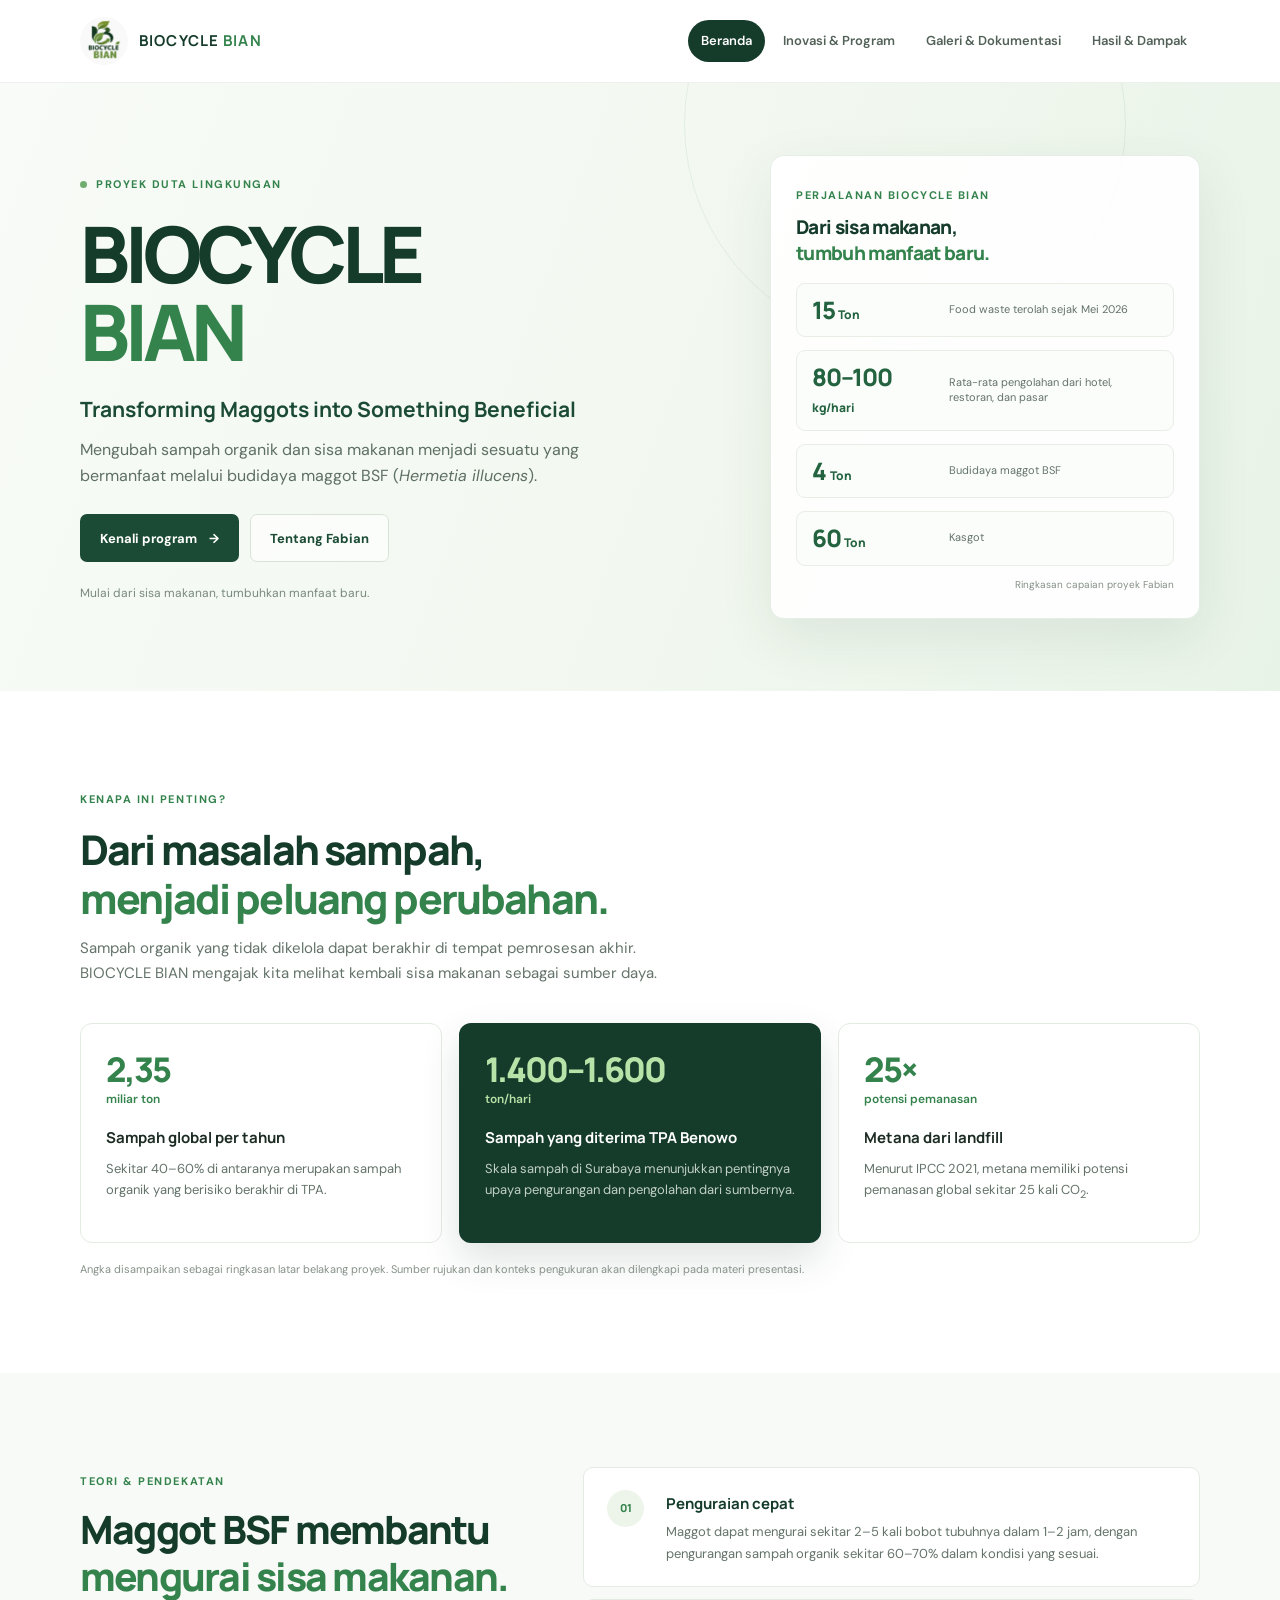
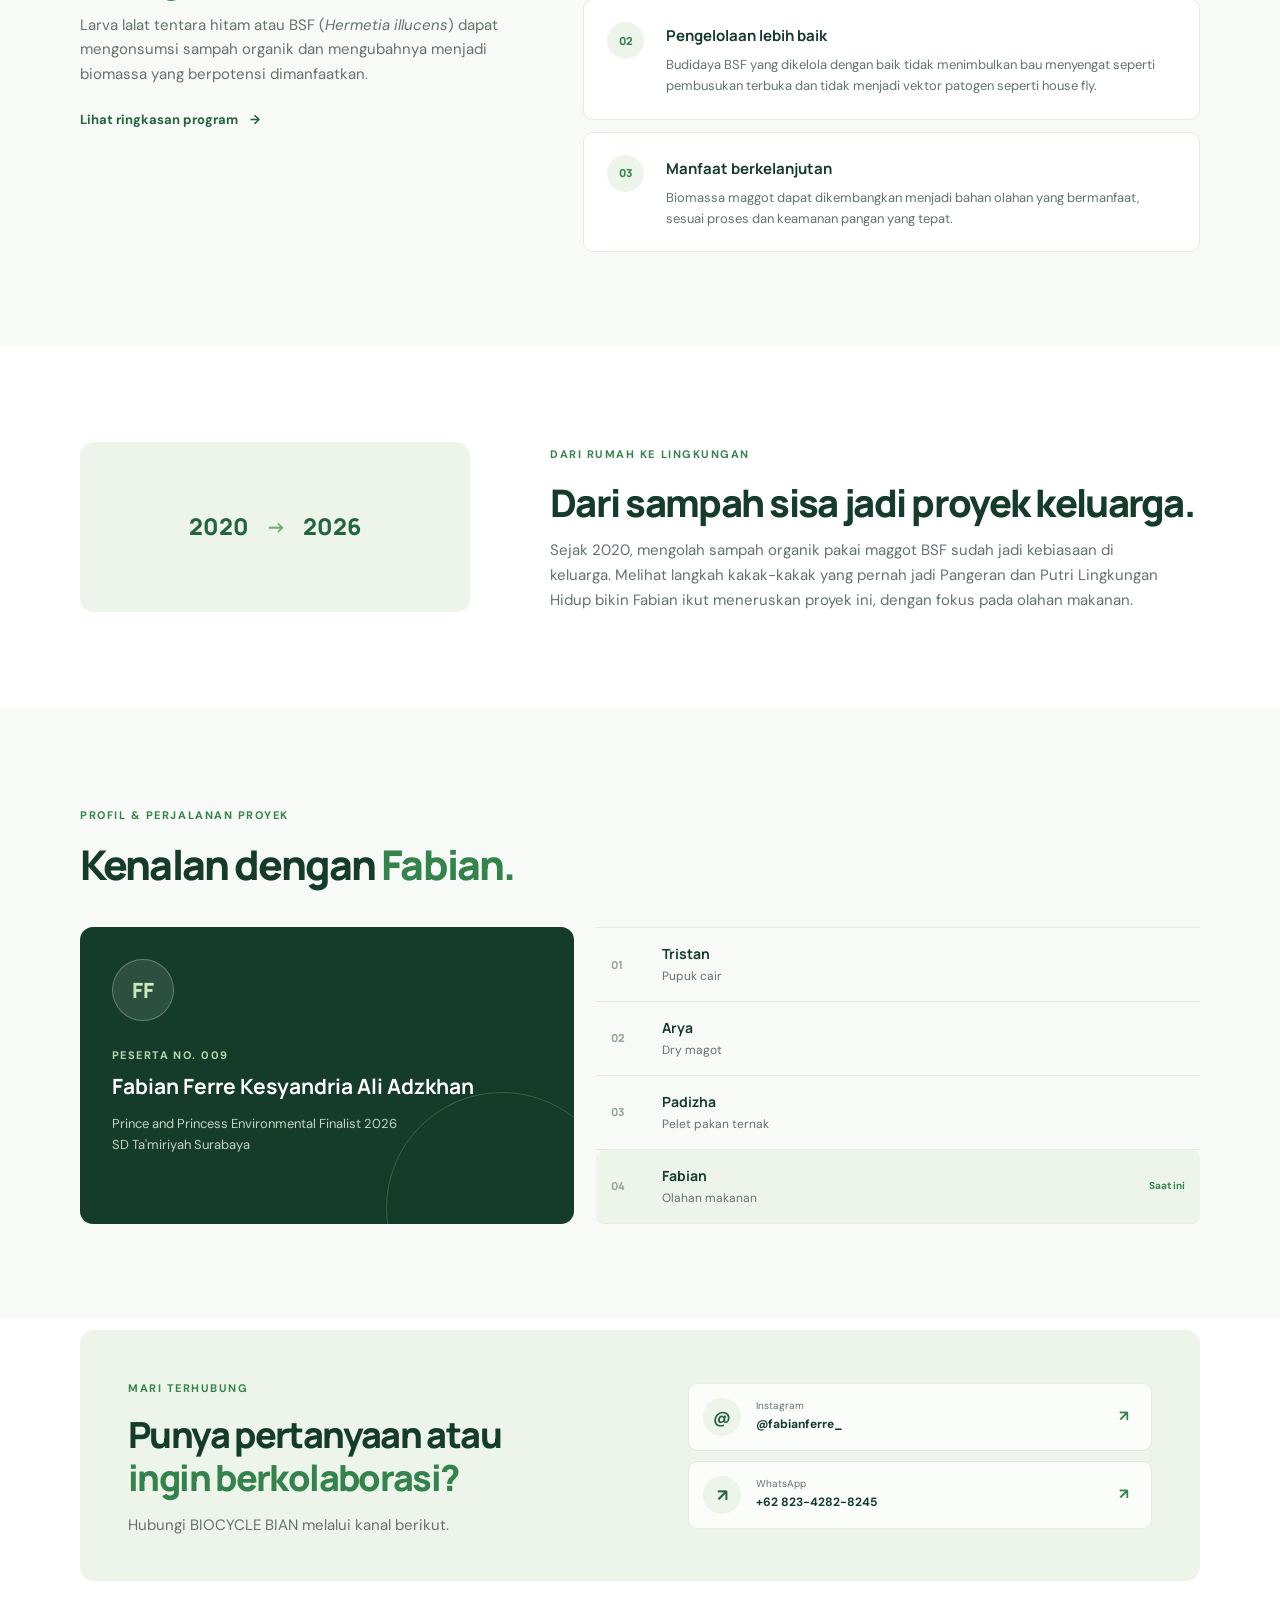
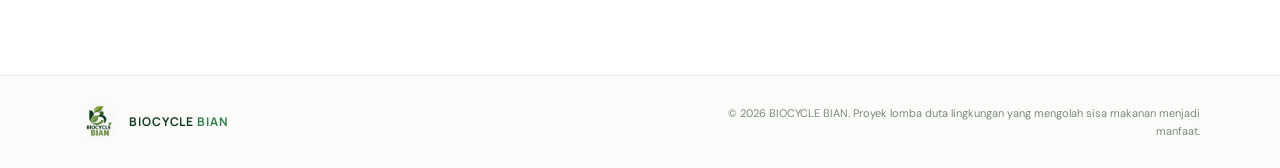
==== index.html @ 8a803dc2 "Update beranda Biocycle Bian" ====
<!doctype html>
<html lang="id">
<head>
  <meta charset="utf-8">
  <meta name="viewport" content="width=device-width, initial-scale=1">
  <meta name="theme-color" content="#f5faf5">
  <meta name="description" content="BIOCYCLE BIAN mengolah sisa makanan dengan maggot BSF menjadi sesuatu yang bermanfaat.">
  <title>BIOCYCLE BIAN | Beranda</title>
  <link rel="stylesheet" href="style.css">
</head>
<body>
  <a class="skip-link" href="#konten">Lewati ke konten</a>
  <header class="site-header">
    <div class="container nav-wrap">
      <a class="brand" href="index.html" aria-label="BIOCYCLE BIAN, beranda">
        <img src="assets/logo.jpg" alt="Logo Biocycle Bian">
        <span>BIOCYCLE <strong>BIAN</strong></span>
      </a>
      <nav class="site-nav" aria-label="Navigasi utama">
        <a class="active" href="index.html" aria-current="page">Beranda</a>
        <a href="program.html">Inovasi &amp; Program</a>
        <a href="galeri.html">Galeri &amp; Dokumentasi</a>
        <a href="dampak.html">Hasil &amp; Dampak</a>
      </nav>
    </div>
  </header>

  <main id="konten">
    <section class="hero">
      <div class="container hero-grid">
        <div class="hero-copy">
          <span class="eyebrow"><span class="eyebrow-dot"></span> Proyek Duta Lingkungan</span>
          <h1>BIOCYCLE<br><span>BIAN</span></h1>
          <p class="hero-tagline">Transforming Maggots into Something Beneficial</p>
          <p class="hero-description">Mengubah sampah organik dan sisa makanan menjadi sesuatu yang bermanfaat melalui budidaya maggot BSF (<em>Hermetia illucens</em>).</p>
          <div class="button-row">
            <a class="button button-primary" href="program.html">Kenali program <span aria-hidden="true">→</span></a>
            <a class="button button-secondary" href="#profil">Tentang Fabian</a>
          </div>
          <p class="hero-note">Mulai dari sisa makanan, tumbuhkan manfaat baru.</p>
        </div>
        <div class="hero-summary" aria-label="Ringkasan capaian proyek BIOCYCLE BIAN">
          <div class="summary-heading">
            <span class="eyebrow">Perjalanan BIOCYCLE BIAN</span>
            <h2>Dari sisa makanan,<br><span>tumbuh manfaat baru.</span></h2>
          </div>
          <article class="summary-stat">
            <strong>15 <small>Ton</small></strong>
            <span>Food waste terolah sejak Mei 2026</span>
          </article>
          <article class="summary-stat">
            <strong>80–100 <small>kg/hari</small></strong>
            <span>Rata-rata pengolahan dari hotel, restoran, dan pasar</span>
          </article>
          <article class="summary-stat">
            <strong>4 <small>Ton</small></strong>
            <span>Budidaya maggot BSF</span>
          </article>
          <article class="summary-stat">
            <strong>60 <small>Ton</small></strong>
            <span>Kasgot</span>
          </article>
          <p class="summary-source">Ringkasan capaian proyek Fabian</p>
        </div>
      </div>
    </section>

    <section class="section" id="latar-belakang">
      <div class="container">
        <div class="section-heading">
          <span class="eyebrow">Kenapa ini penting?</span>
          <h2>Dari masalah sampah,<br><span>menjadi peluang perubahan.</span></h2>
          <p>Sampah organik yang tidak dikelola dapat berakhir di tempat pemrosesan akhir. BIOCYCLE BIAN mengajak kita melihat kembali sisa makanan sebagai sumber daya.</p>
        </div>
        <div class="stat-grid">
          <article class="stat-card">
            <span class="stat-number">2,35 <small>miliar ton</small></span>
            <h3>Sampah global per tahun</h3>
            <p>Sekitar 40–60% di antaranya merupakan sampah organik yang berisiko berakhir di TPA.</p>
          </article>
          <article class="stat-card stat-card-featured">
            <span class="stat-number">1.400–1.600 <small>ton/hari</small></span>
            <h3>Sampah yang diterima TPA Benowo</h3>
            <p>Skala sampah di Surabaya menunjukkan pentingnya upaya pengurangan dan pengolahan dari sumbernya.</p>
          </article>
          <article class="stat-card">
            <span class="stat-number">25× <small>potensi pemanasan</small></span>
            <h3>Metana dari landfill</h3>
            <p>Menurut IPCC 2021, metana memiliki potensi pemanasan global sekitar 25 kali CO<sub>2</sub>.</p>
          </article>
        </div>
        <p class="source-note">Angka disampaikan sebagai ringkasan latar belakang proyek. Sumber rujukan dan konteks pengukuran akan dilengkapi pada materi presentasi.</p>
      </div>
    </section>

    <section class="section section-soft">
      <div class="container science-grid">
        <div class="science-copy">
          <span class="eyebrow">Teori &amp; pendekatan</span>
          <h2>Maggot BSF membantu<br><span>mengurai sisa makanan.</span></h2>
          <p>Larva lalat tentara hitam atau BSF (<em>Hermetia illucens</em>) dapat mengonsumsi sampah organik dan mengubahnya menjadi biomassa yang berpotensi dimanfaatkan.</p>
          <a class="text-link" href="program.html">Lihat ringkasan program <span aria-hidden="true">→</span></a>
        </div>
        <div class="science-points">
          <article class="point-card">
            <span class="point-index">01</span>
            <div><h3>Penguraian cepat</h3><p>Maggot dapat mengurai sekitar 2–5 kali bobot tubuhnya dalam 1–2 jam, dengan pengurangan sampah organik sekitar 60–70% dalam kondisi yang sesuai.</p></div>
          </article>
          <article class="point-card">
            <span class="point-index">02</span>
            <div><h3>Pengelolaan lebih baik</h3><p>Budidaya BSF yang dikelola dengan baik tidak menimbulkan bau menyengat seperti pembusukan terbuka dan tidak menjadi vektor patogen seperti house fly.</p></div>
          </article>
          <article class="point-card">
            <span class="point-index">03</span>
            <div><h3>Manfaat berkelanjutan</h3><p>Biomassa maggot dapat dikembangkan menjadi bahan olahan yang bermanfaat, sesuai proses dan keamanan pangan yang tepat.</p></div>
          </article>
        </div>
      </div>
    </section>

    <section class="section">
      <div class="container motivation-grid">
        <div class="motivation-mark" aria-hidden="true"><span>2020</span><i>→</i><span>2026</span></div>
        <div>
          <span class="eyebrow">DARI RUMAH KE LINGKUNGAN</span>
          <h2>Dari sampah sisa jadi proyek keluarga.</h2>
          <p>Sejak 2020, mengolah sampah organik pakai maggot BSF sudah jadi kebiasaan di keluarga. Melihat langkah kakak-kakak yang pernah jadi Pangeran dan Putri Lingkungan Hidup bikin Fabian ikut meneruskan proyek ini, dengan fokus pada olahan makanan.</p>
        </div>
      </div>
    </section>

    <section class="section section-soft" id="profil">
      <div class="container">
        <div class="section-heading">
          <span class="eyebrow">PROFIL &amp; PERJALANAN PROYEK</span>
          <h2>Kenalan dengan <span>Fabian.</span></h2>
        </div>
        <div class="profile-layout">
          <article class="profile-card">
            <span class="profile-initials" aria-hidden="true">FF</span>
            <p class="profile-label">Peserta No. 009</p>
            <h3>Fabian Ferre Kesyandria Ali Adzkhan</h3>
            <p>Prince and Princess Environmental Finalist 2026<br>SD Ta'miriyah Surabaya</p>
          </article>
          <div class="relay-list" aria-label="Estafet proyek keluarga">
            <article><span>01</span><div><h3>Tristan</h3><p>Pupuk cair</p></div></article>
            <article><span>02</span><div><h3>Arya</h3><p>Dry magot</p></div></article>
            <article><span>03</span><div><h3>Padizha</h3><p>Pelet pakan ternak</p></div></article>
            <article class="relay-current"><span>04</span><div><h3>Fabian</h3><p>Olahan makanan</p></div><b>Saat ini</b></article>
          </div>
        </div>
      </div>
    </section>

    <section class="section contact-section" id="kontak">
      <div class="container contact-panel">
        <div>
          <span class="eyebrow">Mari terhubung</span>
          <h2>Punya pertanyaan atau<br><span>ingin berkolaborasi?</span></h2>
          <p>Hubungi BIOCYCLE BIAN melalui kanal berikut.</p>
        </div>
        <div class="contact-links">
          <a href="https://www.instagram.com/fabianferre_?hvrq=MWo5ZW92b25sZmQxYw==" target="_blank" rel="noopener noreferrer"><span class="contact-icon" aria-hidden="true">@</span><span><small>Instagram</small><strong>@fabianferre_</strong></span><b aria-hidden="true">↗</b></a>
          <a href="https://wa.me/6282342828245" target="_blank" rel="noopener noreferrer"><span class="contact-icon" aria-hidden="true">↗</span><span><small>WhatsApp</small><strong>+62 823-4282-8245</strong></span><b aria-hidden="true">↗</b></a>
        </div>
      </div>
    </section>
  </main>

  <footer class="site-footer">
    <div class="container footer-inner">
      <a class="brand footer-brand" href="index.html"><img src="assets/logo.jpg" alt="Logo Biocycle Bian"><span>BIOCYCLE <strong>BIAN</strong></span></a>
      <p>© 2026 BIOCYCLE BIAN. Proyek lomba duta lingkungan yang mengolah sisa makanan menjadi manfaat.</p>
    </div>
  </footer>
</body>
</html>
---- style.css ----
@import url('https://fonts.googleapis.com/css2?family=DM+Sans:wght@400;500;600;700&family=Manrope:wght@400;500;600;700;800&display=swap');

:root {
  color-scheme: light;
  --green-950: #153b2a;
  --green-900: #1b4b34;
  --green-800: #24633f;
  --green-700: #34834d;
  --green-500: #70ae70;
  --green-300: #b7d9b3;
  --green-100: #edf5eb;
  --green-50: #f7faf6;
  --ink: #1c2b23;
  --muted: #64736a;
  --line: #e4ebe3;
  --white: #fff;
  --shadow: 0 18px 55px rgba(30, 67, 43, .09);
}

* { box-sizing: border-box; }
html { scroll-behavior: smooth; }
body {
  margin: 0;
  background: var(--white);
  color: var(--ink);
  font-family: 'DM Sans', 'Segoe UI', sans-serif;
  font-size: 16px;
  line-height: 1.65;
  -webkit-font-smoothing: antialiased;
}
a { color: inherit; }
img { max-width: 100%; }
.container { width: min(1120px, calc(100% - 48px)); margin-inline: auto; }
.skip-link {
  position: absolute;
  z-index: 20;
  top: 8px;
  left: 8px;
  padding: 10px 14px;
  transform: translateY(-150%);
  border-radius: 8px;
  background: var(--green-950);
  color: var(--white);
}
.skip-link:focus { transform: translateY(0); }

.site-header {
  position: relative;
  z-index: 5;
  background: rgba(255,255,255,.96);
  border-bottom: 1px solid rgba(30, 67, 43, .08);
}
.nav-wrap { min-height: 82px; display: flex; align-items: center; justify-content: space-between; gap: 28px; }
.brand { display: inline-flex; align-items: center; gap: 11px; flex: 0 0 auto; color: var(--green-950); text-decoration: none; font-family: 'Manrope', sans-serif; font-size: 15px; font-weight: 700; letter-spacing: .075em; }
.brand strong { color: var(--green-700); }
.brand img { display: block; width: 48px; height: 48px; object-fit: contain; border-radius: 50%; }
.site-nav { display: flex; align-items: center; justify-content: flex-end; gap: 5px; }
.site-nav a { padding: 10px 13px; border-radius: 999px; color: #536258; font-size: 13px; font-weight: 600; text-decoration: none; transition: background .2s ease, color .2s ease; }
.site-nav a:hover, .site-nav a:focus-visible { background: var(--green-100); color: var(--green-900); }
.site-nav a.active { background: var(--green-950); color: var(--white); }

.hero { position: relative; overflow: hidden; background: linear-gradient(110deg, #f8fbf7 0%, #f2f8f0 54%, #e8f3e7 100%); }
.hero::before { position: absolute; top: -180px; right: 12%; width: 440px; height: 440px; border: 1px solid rgba(74, 137, 79, .1); border-radius: 50%; content: ''; }
.hero-grid { position: relative; display: grid; grid-template-columns: 1.08fr .92fr; align-items: center; min-height: 570px; padding-block: 72px; }
.hero-copy { position: relative; z-index: 1; max-width: 620px; }
.eyebrow { display: inline-flex; align-items: center; gap: 9px; color: var(--green-700); font-size: 11px; font-weight: 700; letter-spacing: .14em; text-transform: uppercase; }
.eyebrow-dot, .status-badge > span { width: 7px; height: 7px; border-radius: 50%; background: var(--green-500); }
h1, h2, h3, p { margin-top: 0; }
.hero h1, .page-hero h1 { margin: 19px 0 8px; color: var(--green-950); font-family: 'Manrope', sans-serif; font-size: clamp(48px, 7vw, 78px); font-weight: 800; letter-spacing: -.065em; line-height: .99; }
.hero h1 span, .page-hero h1 span { color: var(--green-700); }
.hero-tagline { margin: 22px 0 10px; color: var(--green-900); font-family: 'Manrope', sans-serif; font-size: clamp(17px, 2vw, 21px); font-weight: 700; }
.hero-description { max-width: 520px; margin-bottom: 25px; color: #5e6f63; font-size: 16px; }
.button-row { display: flex; flex-wrap: wrap; gap: 11px; }
.button { display: inline-flex; align-items: center; justify-content: center; gap: 12px; min-height: 48px; padding: 0 19px; border: 1px solid transparent; border-radius: 7px; font-size: 13px; font-weight: 700; text-decoration: none; transition: transform .2s ease, background .2s ease; }
.button:hover { transform: translateY(-2px); }
.button-primary { background: var(--green-900); color: var(--white); }
.button-primary:hover { background: var(--green-700); }
.button-secondary { border-color: #d7e3d5; background: rgba(255,255,255,.65); color: var(--green-900); }
.hero-note { margin: 22px 0 0; color: #7a897d; font-size: 12px; }
.hero-summary { display: grid; width: min(100%, 430px); justify-self: end; gap: 13px; padding: 25px; border: 1px solid rgba(54, 114, 65, .12); border-radius: 14px; background: rgba(255,255,255,.88); box-shadow: var(--shadow); }
.summary-heading { padding: 0 0 3px; }
.summary-heading h2 { margin: 8px 0 0; color: var(--green-950); font-family: 'Manrope', sans-serif; font-size: 19px; font-weight: 800; letter-spacing: -.035em; line-height: 1.35; }
.summary-heading h2 span { color: var(--green-700); }
.summary-stat { display: grid; grid-template-columns: minmax(118px, .75fr) 1.25fr; gap: 12px; align-items: center; padding: 13px 15px; border: 1px solid #e8eee6; border-radius: 9px; background: #fbfdfb; }
.summary-stat strong { color: var(--green-800); font-family: 'Manrope', sans-serif; font-size: 24px; font-weight: 800; letter-spacing: -.05em; line-height: 1.1; }
.summary-stat strong small { font-size: 12px; letter-spacing: 0; }
.summary-stat > span { color: var(--muted); font-size: 11px; line-height: 1.45; }
.summary-source { margin: -2px 0 0; color: #859187; font-size: 10px; text-align: right; }

.section { padding-block: 94px; }
.section-soft { background: var(--green-50); }
.section-heading { max-width: 670px; margin-bottom: 38px; }
.section-heading h2, .science-copy h2, .motivation-grid h2, .contact-panel h2, .feature-band h2, .story-grid h2 { margin: 13px 0 13px; color: var(--green-950); font-family: 'Manrope', sans-serif; font-size: clamp(28px, 4vw, 41px); font-weight: 800; letter-spacing: -.045em; line-height: 1.2; }
.section-heading h2 span, .science-copy h2 span, .motivation-grid h2 span, .contact-panel h2 span, .feature-band h2 span, .story-grid h2 span { color: var(--green-700); }
.section-heading > p, .science-copy > p, .motivation-grid > div > p, .contact-panel > div > p, .feature-band p, .story-grid > div > p { max-width: 620px; margin-bottom: 0; color: var(--muted); font-size: 15px; }
.stat-grid { display: grid; grid-template-columns: repeat(3, 1fr); gap: 17px; }
.stat-card { min-height: 220px; padding: 27px 25px; border: 1px solid var(--line); border-radius: 12px; background: var(--white); }
.stat-card-featured { border-color: transparent; background: var(--green-950); color: var(--white); box-shadow: 0 16px 38px rgba(21,59,42,.14); }
.stat-number { display: block; margin-bottom: 20px; color: var(--green-700); font-family: 'Manrope', sans-serif; font-size: clamp(25px, 3vw, 34px); font-weight: 800; letter-spacing: -.06em; line-height: 1.1; }
.stat-card-featured .stat-number { color: #b8e3a8; }
.stat-number small { display: block; margin-top: 4px; font-family: 'DM Sans', sans-serif; font-size: 12px; font-weight: 600; letter-spacing: 0; }
.stat-card h3 { margin-bottom: 7px; font-family: 'Manrope', sans-serif; font-size: 15px; }
.stat-card p { margin: 0; color: var(--muted); font-size: 13px; }
.stat-card-featured p { color: #c1d0c4; }
.source-note { margin: 17px 0 0; color: #859187; font-size: 11px; }

.science-grid { display: grid; grid-template-columns: .82fr 1.18fr; gap: 75px; align-items: start; }
.science-copy { position: sticky; top: 35px; }
.science-copy h2 { font-size: clamp(29px, 3.7vw, 39px); }
.text-link { display: inline-flex; gap: 12px; align-items: center; margin-top: 22px; color: var(--green-800); font-size: 13px; font-weight: 700; text-decoration: none; }
.text-link:hover { color: var(--green-500); }
.science-points { display: grid; gap: 12px; }
.point-card { display: grid; grid-template-columns: 42px 1fr; gap: 17px; padding: 22px 23px; border: 1px solid var(--line); border-radius: 10px; background: var(--white); }
.point-index { display: grid; width: 37px; height: 37px; place-items: center; border-radius: 50%; background: var(--green-100); color: var(--green-700); font-family: 'Manrope', sans-serif; font-size: 11px; font-weight: 800; }
.point-card h3 { margin: 2px 0 5px; color: var(--green-950); font-family: 'Manrope', sans-serif; font-size: 15px; }
.point-card p { margin: 0; color: var(--muted); font-size: 13px; }

.motivation-grid { display: grid; grid-template-columns: .75fr 1.25fr; gap: 80px; align-items: center; }
.motivation-mark { display: flex; align-items: center; justify-content: center; gap: 17px; min-height: 170px; border-radius: 14px; background: var(--green-100); color: var(--green-800); font-family: 'Manrope', sans-serif; font-size: 23px; font-weight: 800; }
.motivation-mark i { color: var(--green-500); font-style: normal; font-size: 20px; }
.motivation-grid h2 { font-size: clamp(28px, 3.7vw, 38px); }

.profile-layout { display: grid; grid-template-columns: .9fr 1.1fr; gap: 22px; align-items: stretch; }
.profile-card { position: relative; overflow: hidden; padding: 32px; border-radius: 13px; background: var(--green-950); color: var(--white); }
.profile-card::after { position: absolute; right: -44px; bottom: -100px; width: 230px; height: 230px; border: 1px solid rgba(213, 242, 197, .2); border-radius: 50%; content: ''; }
.profile-initials { display: grid; width: 62px; height: 62px; margin-bottom: 25px; place-items: center; border: 1px solid rgba(255,255,255,.28); border-radius: 50%; background: rgba(255,255,255,.1); color: #c8e8b8; font-family: 'Manrope', sans-serif; font-size: 21px; font-weight: 800; }
.profile-label { margin-bottom: 8px; color: #b6d8ad; font-size: 11px; font-weight: 700; letter-spacing: .13em; text-transform: uppercase; }
.profile-card h3 { position: relative; z-index: 1; margin-bottom: 12px; font-family: 'Manrope', sans-serif; font-size: 21px; line-height: 1.35; }
.profile-card > p:last-child { position: relative; z-index: 1; margin: 0; color: #c5d3c8; font-size: 13px; }
.relay-list { display: grid; align-content: stretch; }
.relay-list article { display: grid; grid-template-columns: 38px 1fr auto; gap: 13px; align-items: center; padding: 14px 15px; border-bottom: 1px solid var(--line); }
.relay-list article:first-child { border-top: 1px solid var(--line); }
.relay-list article > span { color: #98a89a; font-family: 'Manrope', sans-serif; font-size: 11px; font-weight: 800; }
.relay-list h3 { margin: 0; color: var(--green-950); font-family: 'Manrope', sans-serif; font-size: 14px; }
.relay-list p { margin: 2px 0 0; color: var(--muted); font-size: 12px; }
.relay-list .relay-current { border-radius: 8px; background: var(--green-100); }
.relay-current > b { color: var(--green-700); font-size: 10px; }

.contact-section { padding-top: 12px; }
.contact-panel { display: grid; grid-template-columns: 1fr .9fr; gap: 45px; align-items: center; padding: 44px 48px; border-radius: 14px; background: var(--green-100); }
.contact-panel h2 { font-size: clamp(27px, 3.5vw, 36px); }
.contact-links { display: grid; gap: 10px; }
.contact-links a { display: grid; grid-template-columns: 40px 1fr 18px; gap: 13px; align-items: center; padding: 14px; border: 1px solid rgba(53, 111, 63, .12); border-radius: 9px; background: rgba(255,255,255,.76); text-decoration: none; }
.contact-icon { display: grid; width: 38px; height: 38px; place-items: center; border-radius: 50%; background: var(--green-100); color: var(--green-800); font-size: 17px; font-weight: 700; }
.contact-links small, .contact-links strong { display: block; }
.contact-links small { color: var(--muted); font-size: 10px; }
.contact-links strong { color: var(--green-950); font-size: 12px; }
.contact-links strong em { color: #859187; font-size: 10px; font-style: normal; font-weight: 500; }
.contact-links a > b { color: var(--green-700); font-size: 15px; }

.page-hero { position: relative; overflow: hidden; background: linear-gradient(115deg, #f7faf6, #edf5eb); }
.page-hero::after { position: absolute; top: -130px; right: 8%; width: 370px; height: 370px; border: 1px solid rgba(61,124,69,.15); border-radius: 50%; content: ''; }
.page-hero-content { position: relative; z-index: 1; padding-block: 83px 78px; }
.page-hero h1 { margin-top: 15px; font-size: clamp(42px, 6vw, 65px); }
.page-hero-content > p { max-width: 640px; margin: 14px 0 22px; color: var(--muted); font-size: 16px; }
.status-badge { display: inline-flex; align-items: center; gap: 9px; padding: 8px 13px; border: 1px solid #d5e6d0; border-radius: 50px; background: rgba(255,255,255,.7); color: var(--green-800); font-size: 11px; font-weight: 700; }
.status-badge > span { box-shadow: 0 0 0 4px rgba(112,174,112,.16); }
.project-profile { border-bottom: 1px solid var(--line); background: var(--white); }
.project-profile-inner { display: flex; min-height: 78px; align-items: center; justify-content: space-between; gap: 20px; }
.project-profile-inner > div { display: grid; gap: 2px; }
.project-profile .profile-label { margin: 0; color: var(--green-700); font-size: 9px; }
.project-profile-inner strong { color: var(--green-950); font-family: 'Manrope', sans-serif; font-size: 13px; }
.project-profile-inner > p { margin: 0; color: var(--muted); font-size: 11px; }
.project-profile-inner > p span { padding-inline: 5px; color: var(--green-500); }
.program-grid { display: grid; grid-template-columns: repeat(4, 1fr); gap: 14px; }
.program-card { position: relative; min-height: 245px; padding: 23px 20px; border: 1px solid var(--line); border-radius: 11px; background: var(--white); }
.program-number { color: #99ab9c; font-family: 'Manrope', sans-serif; font-size: 11px; font-weight: 800; }
.program-symbol { display: grid; width: 44px; height: 44px; margin: 20px 0 18px; place-items: center; border-radius: 12px; background: var(--green-100); color: var(--green-700); font-size: 22px; }
.program-card h3 { margin-bottom: 8px; color: var(--green-950); font-family: 'Manrope', sans-serif; font-size: 15px; }
.program-card p { margin: 0; color: var(--muted); font-size: 12px; }
.feature-band { display: grid; grid-template-columns: 68px 1fr; gap: 25px; align-items: start; padding: 36px; border: 1px solid var(--line); border-radius: 13px; background: var(--white); }
.feature-icon { display: grid; width: 58px; height: 58px; place-items: center; border-radius: 50%; background: var(--green-100); color: var(--green-700); font-size: 28px; }
.feature-band h2 { margin-top: 7px; font-size: 29px; }
.notice-box { display: flex; gap: 17px; align-items: flex-start; padding: 23px 25px; border: 1px solid #dfeade; border-radius: 10px; background: var(--green-50); }
.notice-icon { display: grid; width: 27px; height: 27px; flex: 0 0 auto; place-items: center; border-radius: 50%; background: var(--green-100); color: var(--green-800); font-family: 'Manrope', sans-serif; font-size: 13px; font-weight: 800; }
.notice-box h2 { margin: 0 0 4px; color: var(--green-950); font-family: 'Manrope', sans-serif; font-size: 15px; }
.notice-box p { margin: 0; color: var(--muted); font-size: 13px; }

.gallery-grid { display: grid; grid-template-columns: repeat(3, 1fr); gap: 18px; }
.gallery-slot { overflow: hidden; border: 1px solid var(--line); border-radius: 11px; background: var(--white); }
.gallery-placeholder { display: grid; min-height: 220px; align-content: center; justify-items: center; gap: 9px; background: linear-gradient(145deg, #eef5eb, #e1efdf); color: var(--green-700); }
.gallery-placeholder > span { font-size: 34px; }
.gallery-placeholder small { color: var(--green-800); font-size: 10px; font-weight: 700; letter-spacing: .12em; text-transform: uppercase; }
.placeholder-two { background: linear-gradient(145deg, #f3f6eb, #e6efdb); }
.placeholder-three { background: linear-gradient(145deg, #eaf3ed, #e0eee8); }
.gallery-caption { padding: 17px 19px 19px; }
.gallery-caption > span { color: var(--green-700); font-size: 9px; font-weight: 800; letter-spacing: .13em; }
.gallery-caption h3 { margin: 6px 0 4px; color: var(--green-950); font-family: 'Manrope', sans-serif; font-size: 15px; }
.gallery-caption p { margin: 0; color: var(--muted); font-size: 12px; }
.video-section { display: grid; grid-template-columns: .78fr 1.22fr; gap: 65px; align-items: start; }
.video-section .section-heading { margin: 0; }
.video-slots { display: grid; gap: 10px; }
.video-slots article { display: grid; grid-template-columns: 42px 1fr auto; gap: 14px; align-items: center; padding: 16px; border: 1px solid var(--line); border-radius: 9px; background: var(--white); }
.video-play { display: grid; width: 38px; height: 38px; place-items: center; border-radius: 50%; background: var(--green-100); color: var(--green-700); font-size: 12px; }
.video-slots article b { color: var(--green-700); font-size: 9px; letter-spacing: .1em; text-transform: uppercase; }
.video-slots h3 { margin: 2px 0; color: var(--green-950); font-family: 'Manrope', sans-serif; font-size: 13px; }
.video-slots p { margin: 0; color: var(--muted); font-size: 11px; }
.video-badge { padding: 5px 8px; border-radius: 30px; background: var(--green-100); color: var(--green-700); font-size: 9px; font-weight: 700; }

.impact-grid { display: grid; grid-template-columns: repeat(3, 1fr); gap: 16px; }
.impact-card { padding: 24px; border: 1px solid var(--line); border-radius: 11px; background: var(--white); }
.impact-icon { display: grid; width: 42px; height: 42px; margin-bottom: 22px; place-items: center; border-radius: 11px; background: var(--green-100); color: var(--green-700); font-size: 20px; }
.impact-value { margin-bottom: 6px; color: var(--green-700); font-family: 'Manrope', sans-serif; font-size: 19px; font-weight: 800; letter-spacing: -.03em; }
.impact-card h3 { margin-bottom: 4px; color: var(--green-950); font-family: 'Manrope', sans-serif; font-size: 14px; }
.impact-card > p:last-child { margin: 0; color: var(--muted); font-size: 12px; }
.story-grid { display: grid; grid-template-columns: .9fr 1.1fr; gap: 65px; align-items: center; }
.story-placeholder { position: relative; padding: 34px; border: 1px solid #dfeade; border-radius: 12px; background: var(--white); }
.story-quote { display: block; height: 37px; color: var(--green-500); font-family: Georgia, serif; font-size: 62px; line-height: 1; }
.story-placeholder p { margin: 7px 0 20px; color: var(--green-900); font-family: 'Manrope', sans-serif; font-size: 17px; font-weight: 600; line-height: 1.55; }
.story-source { color: #829287; font-size: 9px; font-weight: 800; letter-spacing: .12em; }
.section-target { padding-top: 0; }

.site-footer { border-top: 1px solid var(--line); background: #fbfcfa; }
.footer-inner { display: flex; min-height: 92px; align-items: center; justify-content: space-between; gap: 25px; }
.footer-brand { font-size: 12px; }
.footer-brand img { width: 38px; height: 38px; }
.footer-inner > p { max-width: 490px; margin: 0; color: #7b897f; font-size: 11px; text-align: right; }

@media (max-width: 900px) {
  .nav-wrap { align-items: flex-start; flex-direction: column; justify-content: center; gap: 10px; padding-block: 14px; }
  .brand img { width: 42px; height: 42px; }
  .site-nav { width: 100%; justify-content: flex-start; overflow-x: auto; padding-bottom: 2px; }
  .site-nav a { flex: 0 0 auto; padding: 8px 11px; font-size: 12px; }
  .hero-grid { min-height: 500px; }
  .hero-summary { width: min(100%, 390px); }
  .science-grid { gap: 38px; }
  .program-grid { grid-template-columns: repeat(2, 1fr); }
  .impact-grid { grid-template-columns: repeat(2, 1fr); }
}
@media (max-width: 680px) {
  body { font-size: 15px; }
  .container { width: min(100% - 36px, 520px); }
  .nav-wrap { gap: 8px; }
  .brand { font-size: 13px; }
  .site-nav { margin-inline: -2px; width: calc(100% + 4px); overflow: visible; flex-wrap: wrap; }
  .site-nav a { padding: 7px 10px; font-size: 11px; }
  .hero-grid { grid-template-columns: 1fr; min-height: auto; padding-block: 64px 32px; }
  .hero h1 { font-size: clamp(52px, 16vw, 74px); }
  .hero-description { max-width: 460px; font-size: 14px; }
  .hero-summary { width: 100%; justify-self: stretch; margin-top: 17px; padding: 20px; }
  .summary-stat { grid-template-columns: minmax(108px, .72fr) 1.28fr; padding: 12px; }
  .summary-stat strong { font-size: 22px; }
  .section { padding-block: 66px; }
  .section-heading { margin-bottom: 27px; }
  .section-heading h2, .science-copy h2, .motivation-grid h2, .contact-panel h2, .story-grid h2 { font-size: 29px; }
  .stat-grid, .profile-layout, .contact-panel, .science-grid, .motivation-grid, .video-section, .story-grid { grid-template-columns: 1fr; }
  .stat-grid, .impact-grid { gap: 11px; }
  .stat-card { min-height: auto; padding: 22px; }
  .stat-number { margin-bottom: 13px; font-size: 29px; }
  .science-copy { position: static; }
  .science-grid, .motivation-grid, .video-section, .story-grid { gap: 28px; }
  .point-card { padding: 18px; }
  .motivation-mark { min-height: 125px; }
  .profile-card { padding: 26px; }
  .relay-list article { grid-template-columns: 28px 1fr auto; gap: 9px; padding: 12px 9px; }
  .relay-current > b { max-width: 82px; text-align: right; }
  .contact-section { padding-top: 0; }
  .contact-panel { gap: 23px; padding: 25px 20px; }
  .page-hero-content { padding-block: 60px; }
  .page-hero h1 { font-size: clamp(40px, 11vw, 57px); }
  .page-hero-content > p { font-size: 14px; }
  .project-profile-inner { align-items: flex-start; flex-direction: column; justify-content: center; gap: 4px; padding-block: 15px; }
  .project-profile-inner > p { font-size: 10px; }
  .status-badge { align-items: flex-start; border-radius: 10px; font-size: 10px; line-height: 1.5; }
  .status-badge > span { flex: 0 0 auto; margin-top: 4px; }
  .program-grid, .gallery-grid, .impact-grid { grid-template-columns: 1fr; }
  .program-card { min-height: auto; padding: 20px; }
  .program-symbol { margin: 14px 0; }
  .gallery-placeholder { min-height: 180px; }
  .feature-band { grid-template-columns: 1fr; gap: 17px; padding: 24px; }
  .feature-band h2 { font-size: 26px; }
  .video-slots article { grid-template-columns: 38px 1fr; gap: 11px; }
  .video-badge { grid-column: 2; justify-self: start; }
  .impact-card { padding: 21px; }
  .impact-icon { margin-bottom: 14px; }
  .story-placeholder { padding: 25px; }
  .footer-inner { min-height: auto; align-items: flex-start; flex-direction: column; gap: 10px; padding-block: 23px; }
  .footer-inner > p { max-width: 360px; text-align: left; }
}
@media (prefers-reduced-motion: reduce) {
  *, *::before, *::after { scroll-behavior: auto !important; transition-duration: .01ms !important; }
}
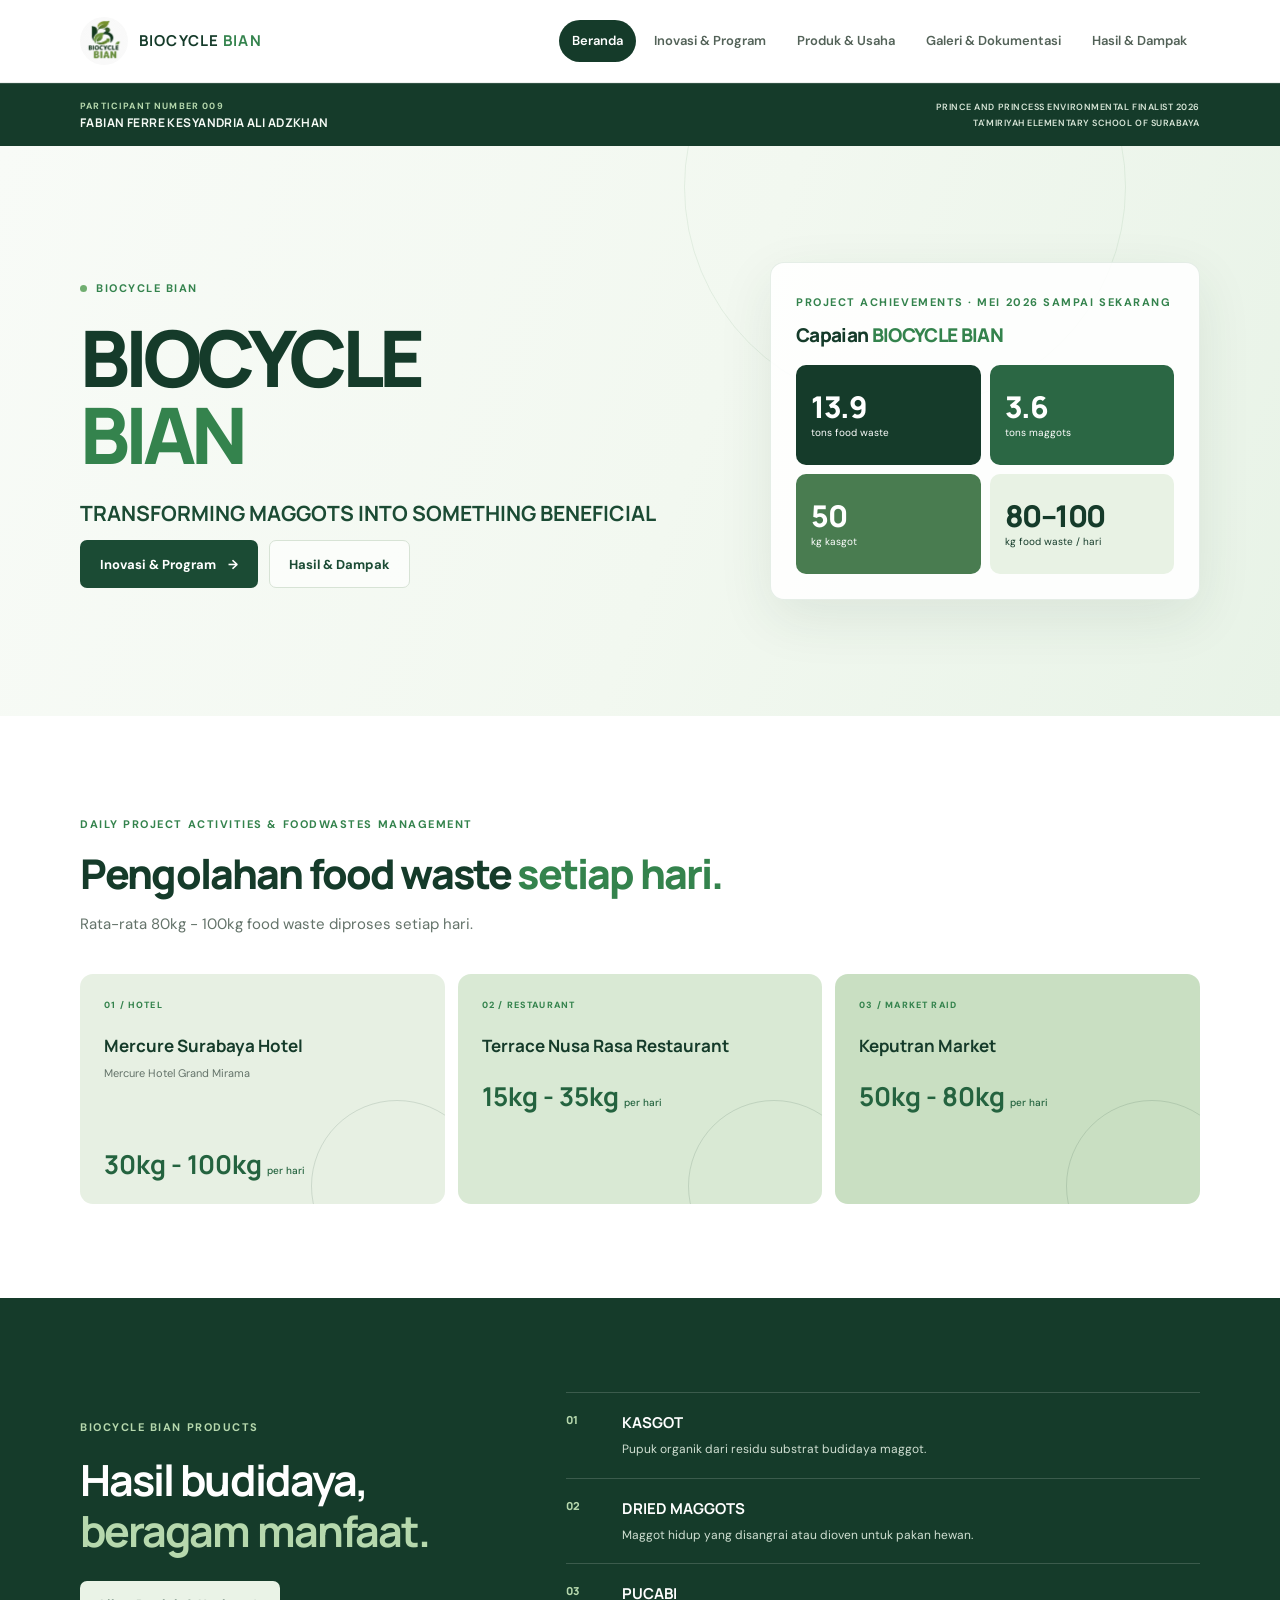
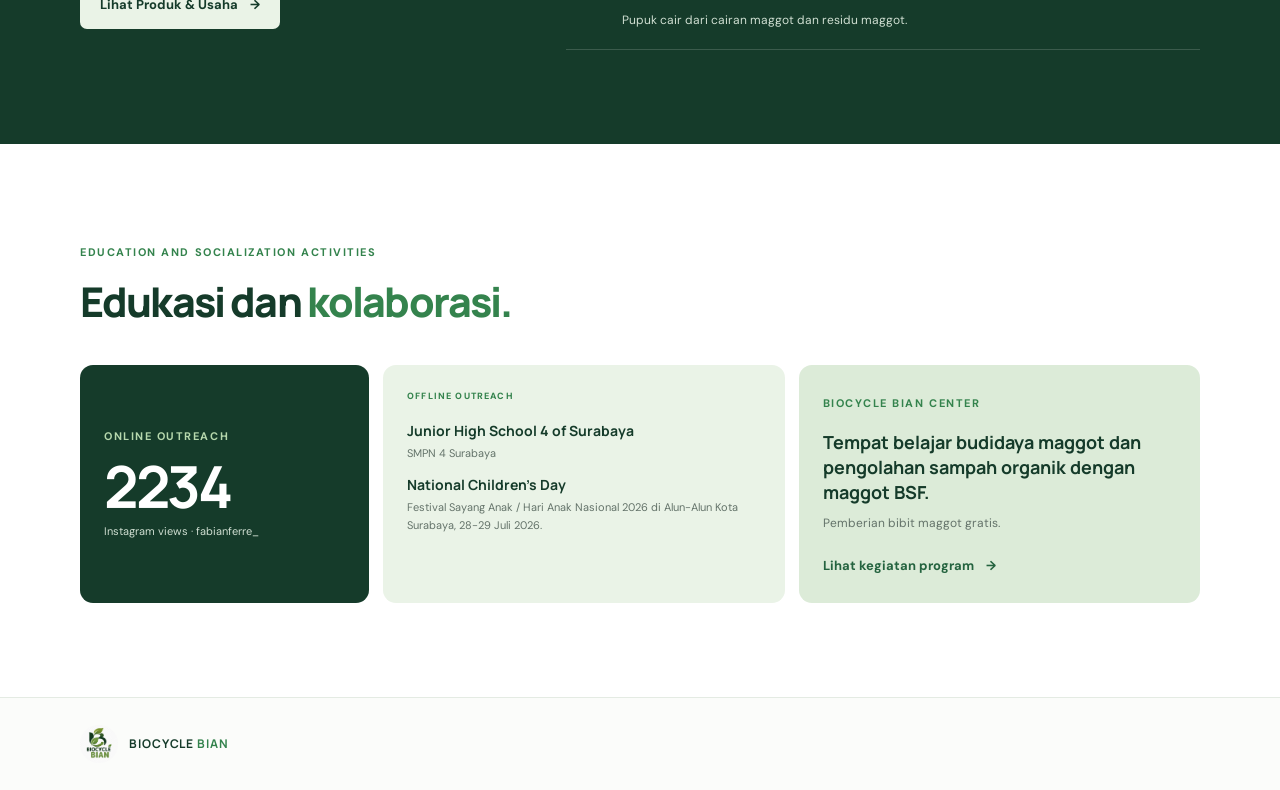
==== commit e782103b: "Update konten Biocycle Bian, sticky header, dan favicon" ====
--- a/index.html
+++ b/index.html
@@ -4,164 +4,105 @@
   <meta charset="utf-8">
   <meta name="viewport" content="width=device-width, initial-scale=1">
   <meta name="theme-color" content="#f5faf5">
-  <meta name="description" content="BIOCYCLE BIAN mengolah sisa makanan dengan maggot BSF menjadi sesuatu yang bermanfaat.">
+  <meta name="description" content="BIOCYCLE BIAN — Transforming Maggots into Something Beneficial.">
+  <link rel="icon" href="assets/logo.jpg" />
+  <link rel="shortcut icon" href="assets/logo.jpg" />
   <title>BIOCYCLE BIAN | Beranda</title>
   <link rel="stylesheet" href="style.css">
 </head>
 <body>
   <a class="skip-link" href="#konten">Lewati ke konten</a>
-  <header class="site-header">
-    <div class="container nav-wrap">
-      <a class="brand" href="index.html" aria-label="BIOCYCLE BIAN, beranda">
-        <img src="assets/logo.jpg" alt="Logo Biocycle Bian">
-        <span>BIOCYCLE <strong>BIAN</strong></span>
-      </a>
-      <nav class="site-nav" aria-label="Navigasi utama">
-        <a class="active" href="index.html" aria-current="page">Beranda</a>
-        <a href="program.html">Inovasi &amp; Program</a>
-        <a href="galeri.html">Galeri &amp; Dokumentasi</a>
-        <a href="dampak.html">Hasil &amp; Dampak</a>
-      </nav>
-    </div>
-  </header>
+  <div class="sticky-shell">
+    <header class="site-header">
+      <div class="container nav-wrap">
+        <a class="brand" href="index.html" aria-label="BIOCYCLE BIAN, beranda">
+          <img src="assets/logo.jpg" alt="Logo Biocycle Bian">
+          <span>BIOCYCLE <strong>BIAN</strong></span>
+        </a>
+        <nav class="site-nav" aria-label="Navigasi utama">
+          <a class="active" href="index.html" aria-current="page">Beranda</a>
+          <a href="program.html">Inovasi &amp; Program</a>
+          <a href="produk.html">Produk &amp; Usaha</a>
+          <a href="galeri.html">Galeri &amp; Dokumentasi</a>
+          <a href="dampak.html">Hasil &amp; Dampak</a>
+        </nav>
+      </div>
+    </header>
+    <aside class="participant-bar" aria-label="Identitas proyek dan peserta">
+      <div class="container participant-inner">
+        <div class="participant-primary"><span>PARTICIPANT NUMBER 009</span><strong>FABIAN FERRE KESYANDRIA ALI ADZKHAN</strong></div>
+        <div class="participant-secondary"><span>PRINCE AND PRINCESS ENVIRONMENTAL FINALIST 2026</span><span>TA'MIRIYAH ELEMENTARY SCHOOL OF SURABAYA</span></div>
+      </div>
+    </aside>
+  </div>
 
   <main id="konten">
     <section class="hero">
       <div class="container hero-grid">
         <div class="hero-copy">
-          <span class="eyebrow"><span class="eyebrow-dot"></span> Proyek Duta Lingkungan</span>
+          <span class="eyebrow"><span class="eyebrow-dot"></span> BIOCYCLE BIAN</span>
           <h1>BIOCYCLE<br><span>BIAN</span></h1>
-          <p class="hero-tagline">Transforming Maggots into Something Beneficial</p>
-          <p class="hero-description">Mengubah sampah organik dan sisa makanan menjadi sesuatu yang bermanfaat melalui budidaya maggot BSF (<em>Hermetia illucens</em>).</p>
+          <p class="hero-tagline">TRANSFORMING MAGGOTS INTO SOMETHING BENEFICIAL</p>
           <div class="button-row">
-            <a class="button button-primary" href="program.html">Kenali program <span aria-hidden="true">→</span></a>
-            <a class="button button-secondary" href="#profil">Tentang Fabian</a>
+            <a class="button button-primary" href="program.html">Inovasi &amp; Program <span aria-hidden="true">→</span></a>
+            <a class="button button-secondary" href="dampak.html">Hasil &amp; Dampak</a>
           </div>
-          <p class="hero-note">Mulai dari sisa makanan, tumbuhkan manfaat baru.</p>
         </div>
-        <div class="hero-summary" aria-label="Ringkasan capaian proyek BIOCYCLE BIAN">
+        <div class="hero-summary" aria-label="Ringkasan capaian proyek">
           <div class="summary-heading">
-            <span class="eyebrow">Perjalanan BIOCYCLE BIAN</span>
-            <h2>Dari sisa makanan,<br><span>tumbuh manfaat baru.</span></h2>
+            <span class="eyebrow">Project Achievements · Mei 2026 sampai sekarang</span>
+            <h2>Capaian <span>BIOCYCLE BIAN</span></h2>
           </div>
-          <article class="summary-stat">
-            <strong>15 <small>Ton</small></strong>
-            <span>Food waste terolah sejak Mei 2026</span>
-          </article>
-          <article class="summary-stat">
-            <strong>80–100 <small>kg/hari</small></strong>
-            <span>Rata-rata pengolahan dari hotel, restoran, dan pasar</span>
-          </article>
-          <article class="summary-stat">
-            <strong>4 <small>Ton</small></strong>
-            <span>Budidaya maggot BSF</span>
-          </article>
-          <article class="summary-stat">
-            <strong>60 <small>Ton</small></strong>
-            <span>Kasgot</span>
-          </article>
-          <p class="summary-source">Ringkasan capaian proyek Fabian</p>
-        </div>
-      </div>
-    </section>
-
-    <section class="section" id="latar-belakang">
-      <div class="container">
-        <div class="section-heading">
-          <span class="eyebrow">Kenapa ini penting?</span>
-          <h2>Dari masalah sampah,<br><span>menjadi peluang perubahan.</span></h2>
-          <p>Sampah organik yang tidak dikelola dapat berakhir di tempat pemrosesan akhir. BIOCYCLE BIAN mengajak kita melihat kembali sisa makanan sebagai sumber daya.</p>
-        </div>
-        <div class="stat-grid">
-          <article class="stat-card">
-            <span class="stat-number">2,35 <small>miliar ton</small></span>
-            <h3>Sampah global per tahun</h3>
-            <p>Sekitar 40–60% di antaranya merupakan sampah organik yang berisiko berakhir di TPA.</p>
-          </article>
-          <article class="stat-card stat-card-featured">
-            <span class="stat-number">1.400–1.600 <small>ton/hari</small></span>
-            <h3>Sampah yang diterima TPA Benowo</h3>
-            <p>Skala sampah di Surabaya menunjukkan pentingnya upaya pengurangan dan pengolahan dari sumbernya.</p>
-          </article>
-          <article class="stat-card">
-            <span class="stat-number">25× <small>potensi pemanasan</small></span>
-            <h3>Metana dari landfill</h3>
-            <p>Menurut IPCC 2021, metana memiliki potensi pemanasan global sekitar 25 kali CO<sub>2</sub>.</p>
-          </article>
-        </div>
-        <p class="source-note">Angka disampaikan sebagai ringkasan latar belakang proyek. Sumber rujukan dan konteks pengukuran akan dilengkapi pada materi presentasi.</p>
-      </div>
-    </section>
-
-    <section class="section section-soft">
-      <div class="container science-grid">
-        <div class="science-copy">
-          <span class="eyebrow">Teori &amp; pendekatan</span>
-          <h2>Maggot BSF membantu<br><span>mengurai sisa makanan.</span></h2>
-          <p>Larva lalat tentara hitam atau BSF (<em>Hermetia illucens</em>) dapat mengonsumsi sampah organik dan mengubahnya menjadi biomassa yang berpotensi dimanfaatkan.</p>
-          <a class="text-link" href="program.html">Lihat ringkasan program <span aria-hidden="true">→</span></a>
-        </div>
-        <div class="science-points">
-          <article class="point-card">
-            <span class="point-index">01</span>
-            <div><h3>Penguraian cepat</h3><p>Maggot dapat mengurai sekitar 2–5 kali bobot tubuhnya dalam 1–2 jam, dengan pengurangan sampah organik sekitar 60–70% dalam kondisi yang sesuai.</p></div>
-          </article>
-          <article class="point-card">
-            <span class="point-index">02</span>
-            <div><h3>Pengelolaan lebih baik</h3><p>Budidaya BSF yang dikelola dengan baik tidak menimbulkan bau menyengat seperti pembusukan terbuka dan tidak menjadi vektor patogen seperti house fly.</p></div>
-          </article>
-          <article class="point-card">
-            <span class="point-index">03</span>
-            <div><h3>Manfaat berkelanjutan</h3><p>Biomassa maggot dapat dikembangkan menjadi bahan olahan yang bermanfaat, sesuai proses dan keamanan pangan yang tepat.</p></div>
-          </article>
+          <div class="home-kpi-grid">
+            <article><strong>13.9</strong><span>tons food waste</span></article>
+            <article><strong>3.6</strong><span>tons maggots</span></article>
+            <article><strong>50</strong><span>kg kasgot</span></article>
+            <article><strong>80–100</strong><span>kg food waste / hari</span></article>
+          </div>
         </div>
       </div>
     </section>
 
     <section class="section">
-      <div class="container motivation-grid">
-        <div class="motivation-mark" aria-hidden="true"><span>2020</span><i>→</i><span>2026</span></div>
-        <div>
-          <span class="eyebrow">DARI RUMAH KE LINGKUNGAN</span>
-          <h2>Dari sampah sisa jadi proyek keluarga.</h2>
-          <p>Sejak 2020, mengolah sampah organik pakai maggot BSF sudah jadi kebiasaan di keluarga. Melihat langkah kakak-kakak yang pernah jadi Pangeran dan Putri Lingkungan Hidup bikin Fabian ikut meneruskan proyek ini, dengan fokus pada olahan makanan.</p>
+      <div class="container">
+        <div class="section-heading">
+          <span class="eyebrow">Daily Project Activities &amp; Foodwastes Management</span>
+          <h2>Pengolahan food waste <span>setiap hari.</span></h2>
+          <p>Rata-rata 80kg - 100kg food waste diproses setiap hari.</p>
+        </div>
+        <div class="source-grid">
+          <article class="source-card source-hotel"><span>01 / HOTEL</span><h3>Mercure Surabaya Hotel</h3><p>Mercure Hotel Grand Mirama</p><strong>30kg - 100kg <small>per hari</small></strong></article>
+          <article class="source-card source-restaurant"><span>02 / RESTAURANT</span><h3>Terrace Nusa Rasa Restaurant</h3><strong>15kg - 35kg <small>per hari</small></strong></article>
+          <article class="source-card source-market"><span>03 / MARKET RAID</span><h3>Keputran Market</h3><strong>50kg - 80kg <small>per hari</small></strong></article>
         </div>
       </div>
     </section>
 
-    <section class="section section-soft" id="profil">
-      <div class="container">
-        <div class="section-heading">
-          <span class="eyebrow">PROFIL &amp; PERJALANAN PROYEK</span>
-          <h2>Kenalan dengan <span>Fabian.</span></h2>
+    <section class="section section-dark">
+      <div class="container home-products">
+        <div>
+          <span class="eyebrow">Biocycle Bian Products</span>
+          <h2>Hasil budidaya,<br><span>beragam manfaat.</span></h2>
+          <a class="button button-light" href="produk.html">Lihat Produk &amp; Usaha <span aria-hidden="true">→</span></a>
         </div>
-        <div class="profile-layout">
-          <article class="profile-card">
-            <span class="profile-initials" aria-hidden="true">FF</span>
-            <p class="profile-label">Peserta No. 009</p>
-            <h3>Fabian Ferre Kesyandria Ali Adzkhan</h3>
-            <p>Prince and Princess Environmental Finalist 2026<br>SD Ta'miriyah Surabaya</p>
-          </article>
-          <div class="relay-list" aria-label="Estafet proyek keluarga">
-            <article><span>01</span><div><h3>Tristan</h3><p>Pupuk cair</p></div></article>
-            <article><span>02</span><div><h3>Arya</h3><p>Dry magot</p></div></article>
-            <article><span>03</span><div><h3>Padizha</h3><p>Pelet pakan ternak</p></div></article>
-            <article class="relay-current"><span>04</span><div><h3>Fabian</h3><p>Olahan makanan</p></div><b>Saat ini</b></article>
-          </div>
+        <div class="home-product-list">
+          <article><span>01</span><div><h3>KASGOT</h3><p>Pupuk organik dari residu substrat budidaya maggot.</p></div></article>
+          <article><span>02</span><div><h3>DRIED MAGGOTS</h3><p>Maggot hidup yang disangrai atau dioven untuk pakan hewan.</p></div></article>
+          <article><span>03</span><div><h3>PUCABI</h3><p>Pupuk cair dari cairan maggot dan residu maggot.</p></div></article>
         </div>
       </div>
     </section>
 
-    <section class="section contact-section" id="kontak">
-      <div class="container contact-panel">
-        <div>
-          <span class="eyebrow">Mari terhubung</span>
-          <h2>Punya pertanyaan atau<br><span>ingin berkolaborasi?</span></h2>
-          <p>Hubungi BIOCYCLE BIAN melalui kanal berikut.</p>
+    <section class="section">
+      <div class="container">
+        <div class="section-heading">
+          <span class="eyebrow">Education and Socialization Activities</span>
+          <h2>Edukasi dan <span>kolaborasi.</span></h2>
         </div>
-        <div class="contact-links">
-          <a href="https://www.instagram.com/fabianferre_?hvrq=MWo5ZW92b25sZmQxYw==" target="_blank" rel="noopener noreferrer"><span class="contact-icon" aria-hidden="true">@</span><span><small>Instagram</small><strong>@fabianferre_</strong></span><b aria-hidden="true">↗</b></a>
-          <a href="https://wa.me/6282342828245" target="_blank" rel="noopener noreferrer"><span class="contact-icon" aria-hidden="true">↗</span><span><small>WhatsApp</small><strong>+62 823-4282-8245</strong></span><b aria-hidden="true">↗</b></a>
+        <div class="outreach-grid">
+          <article class="outreach-feature"><span class="eyebrow">Online Outreach</span><strong>2234</strong><span>Instagram views · fabianferre_</span></article>
+          <article class="outreach-detail"><span class="outreach-label">Offline Outreach</span><h3>Junior High School 4 of Surabaya</h3><p>SMPN 4 Surabaya</p><h3>National Children's Day</h3><p>Festival Sayang Anak / Hari Anak Nasional 2026 di Alun-Alun Kota Surabaya, 28-29 Juli 2026.</p></article>
+          <article class="center-feature"><span class="eyebrow">Biocycle Bian Center</span><h3>Tempat belajar budidaya maggot dan pengolahan sampah organik dengan maggot BSF.</h3><p>Pemberian bibit maggot gratis.</p><a class="text-link" href="program.html">Lihat kegiatan program <span aria-hidden="true">→</span></a></article>
         </div>
       </div>
     </section>
@@ -170,7 +111,6 @@
   <footer class="site-footer">
     <div class="container footer-inner">
       <a class="brand footer-brand" href="index.html"><img src="assets/logo.jpg" alt="Logo Biocycle Bian"><span>BIOCYCLE <strong>BIAN</strong></span></a>
-      <p>© 2026 BIOCYCLE BIAN. Proyek lomba duta lingkungan yang mengolah sisa makanan menjadi manfaat.</p>
     </div>
   </footer>
 </body>
--- a/style.css
+++ b/style.css
@@ -33,7 +33,7 @@
 .container { width: min(1120px, calc(100% - 48px)); margin-inline: auto; }
 .skip-link {
   position: absolute;
-  z-index: 20;
+  z-index: 40;
   top: 8px;
   left: 8px;
   padding: 10px 14px;
@@ -44,6 +44,7 @@
 }
 .skip-link:focus { transform: translateY(0); }
 
+.sticky-shell { position: sticky; top: 0; z-index: 30; }
 .site-header {
   position: relative;
   z-index: 5;
@@ -58,6 +59,12 @@
 .site-nav a { padding: 10px 13px; border-radius: 999px; color: #536258; font-size: 13px; font-weight: 600; text-decoration: none; transition: background .2s ease, color .2s ease; }
 .site-nav a:hover, .site-nav a:focus-visible { background: var(--green-100); color: var(--green-900); }
 .site-nav a.active { background: var(--green-950); color: var(--white); }
+.participant-bar { border-top: 1px solid rgba(255,255,255,.12); background: var(--green-950); color: #f5faf5; }
+.participant-inner { display: flex; min-height: 62px; align-items: center; justify-content: space-between; gap: 18px; padding-block: 9px; }
+.participant-primary { display: grid; gap: 1px; }
+.participant-primary > span { color: #b6d8ad; font-size: 9px; font-weight: 700; letter-spacing: .13em; }
+.participant-primary > strong { font-family: 'Manrope', sans-serif; font-size: 12px; letter-spacing: .035em; line-height: 1.35; }
+.participant-secondary { display: grid; gap: 1px; color: #d7e5d7; font-size: 9px; font-weight: 600; letter-spacing: .06em; text-align: right; }
 
 .hero { position: relative; overflow: hidden; background: linear-gradient(110deg, #f8fbf7 0%, #f2f8f0 54%, #e8f3e7 100%); }
 .hero::before { position: absolute; top: -180px; right: 12%; width: 440px; height: 440px; border: 1px solid rgba(74, 137, 79, .1); border-radius: 50%; content: ''; }
@@ -86,6 +93,18 @@
 .summary-stat strong small { font-size: 12px; letter-spacing: 0; }
 .summary-stat > span { color: var(--muted); font-size: 11px; line-height: 1.45; }
 .summary-source { margin: -2px 0 0; color: #859187; font-size: 10px; text-align: right; }
+.home-kpi-grid { display: grid; grid-template-columns: repeat(2, minmax(0, 1fr)); gap: 9px; }
+.home-kpi-grid article { display: grid; min-height: 100px; align-content: center; gap: 3px; padding: 15px; border-radius: 10px; background: var(--green-950); color: var(--white); }
+.home-kpi-grid article:nth-child(2) { background: #2b6744; }
+.home-kpi-grid article:nth-child(3) { background: #497c50; }
+.home-kpi-grid article:nth-child(4) { background: #e8f2e4; color: var(--green-950); }
+.home-kpi-grid strong { font-family: 'Manrope', sans-serif; font-size: clamp(22px, 3vw, 30px); font-weight: 800; letter-spacing: -.05em; line-height: 1.1; }
+.home-kpi-grid span { font-size: 10px; line-height: 1.35; }
+.lab-metrics { display: grid; gap: 12px; margin: 20px 0; }
+.lab-metric > div { display: flex; justify-content: space-between; gap: 12px; margin-bottom: 5px; color: var(--green-950); font-size: 11px; }
+.lab-metric > div b { color: var(--green-700); font-family: 'Manrope', sans-serif; font-size: 12px; }
+.lab-metric > i { display: block; height: 7px; overflow: hidden; border-radius: 8px; background: #e7eee5; }
+.lab-metric > i span { display: block; height: 100%; border-radius: inherit; background: linear-gradient(90deg, #70ae70, #24633f); }
 
 .section { padding-block: 94px; }
 .section-soft { background: var(--green-50); }
@@ -168,6 +187,22 @@
 .program-symbol { display: grid; width: 44px; height: 44px; margin: 20px 0 18px; place-items: center; border-radius: 12px; background: var(--green-100); color: var(--green-700); font-size: 22px; }
 .program-card h3 { margin-bottom: 8px; color: var(--green-950); font-family: 'Manrope', sans-serif; font-size: 15px; }
 .program-card p { margin: 0; color: var(--muted); font-size: 12px; }
+.program-overview { display: grid; grid-template-columns: 1.45fr .75fr; gap: 17px; align-items: stretch; }
+.range-chart { display: grid; gap: 0; padding: 9px 24px; border-radius: 14px; background: linear-gradient(135deg, #173f2c, #286344); color: var(--white); box-shadow: var(--shadow); }
+.range-scale { display: flex; justify-content: space-between; padding-bottom: 3px; color: #d7e5d7; font-size: 9px; font-variant-numeric: tabular-nums; }
+.range-row { display: grid; grid-template-columns: 1fr auto; gap: 12px; align-items: center; padding: 18px 0; border-bottom: 1px solid rgba(255,255,255,.14); }
+.range-row:last-child { border-bottom: 0; }
+.range-row > div:first-child { display: grid; gap: 2px; }
+.range-row strong { font-family: 'Manrope', sans-serif; font-size: 13px; }
+.range-row > div:first-child span { color: #c6d9c9; font-size: 10px; }
+.range-row > b { color: #d7edc9; font-family: 'Manrope', sans-serif; font-size: 13px; white-space: nowrap; }
+.range-track { position: relative; grid-column: 1 / -1; height: 9px; overflow: hidden; border-radius: 9px; background: rgba(255,255,255,.16); }
+.range-track::before { position: absolute; z-index: 1; inset: 0 auto 0 0; width: 2px; background: #fff; content: ''; }
+.range-track span { display: block; width: var(--range-max); height: 100%; border-radius: inherit; background: #b9df9c; }
+.range-track i { position: absolute; top: 0; left: var(--range-min); width: 2px; height: 100%; background: #fff; }
+.process-feature { display: flex; flex-direction: column; justify-content: center; padding: 28px; border-radius: 14px; background: #e8f2e4; }
+.process-feature h3 { margin: 14px 0 8px; color: var(--green-950); font-family: 'Manrope', sans-serif; font-size: 21px; line-height: 1.3; }
+.process-feature p { margin: 0; color: var(--muted); font-size: 13px; }
 .feature-band { display: grid; grid-template-columns: 68px 1fr; gap: 25px; align-items: start; padding: 36px; border: 1px solid var(--line); border-radius: 13px; background: var(--white); }
 .feature-icon { display: grid; width: 58px; height: 58px; place-items: center; border-radius: 50%; background: var(--green-100); color: var(--green-700); font-size: 28px; }
 .feature-band h2 { margin-top: 7px; font-size: 29px; }
@@ -203,12 +238,99 @@
 .impact-value { margin-bottom: 6px; color: var(--green-700); font-family: 'Manrope', sans-serif; font-size: 19px; font-weight: 800; letter-spacing: -.03em; }
 .impact-card h3 { margin-bottom: 4px; color: var(--green-950); font-family: 'Manrope', sans-serif; font-size: 14px; }
 .impact-card > p:last-child { margin: 0; color: var(--muted); font-size: 12px; }
+.impact-card { position: relative; overflow: hidden; min-height: 225px; border-color: transparent; }
+.impact-card::after { position: absolute; right: -25px; bottom: -48px; width: 140px; height: 140px; border: 1px solid rgba(21,59,42,.13); border-radius: 50%; content: ''; }
+.impact-food { background: #eaf3e7; }
+.impact-maggot { background: #dcebd8; }
+.impact-kasgot { background: #c8dfc0; }
+.impact-value { font-size: clamp(27px, 4vw, 38px); line-height: 1.1; }
+.impact-value small { font-size: 14px; letter-spacing: 0; }
 .story-grid { display: grid; grid-template-columns: .9fr 1.1fr; gap: 65px; align-items: center; }
 .story-placeholder { position: relative; padding: 34px; border: 1px solid #dfeade; border-radius: 12px; background: var(--white); }
 .story-quote { display: block; height: 37px; color: var(--green-500); font-family: Georgia, serif; font-size: 62px; line-height: 1; }
 .story-placeholder p { margin: 7px 0 20px; color: var(--green-900); font-family: 'Manrope', sans-serif; font-size: 17px; font-weight: 600; line-height: 1.55; }
 .story-source { color: #829287; font-size: 9px; font-weight: 800; letter-spacing: .12em; }
 .section-target { padding-top: 0; }
+
+.content-grid { display: grid; grid-template-columns: repeat(2, minmax(0, 1fr)); gap: 16px; }
+.info-card { padding: 24px; border: 1px solid var(--line); border-radius: 11px; background: var(--white); }
+.info-card h3 { margin: 0 0 9px; color: var(--green-950); font-family: 'Manrope', sans-serif; font-size: 16px; }
+.info-card p, .info-card li { color: var(--muted); font-size: 13px; }
+.info-card p:last-child { margin-bottom: 0; }
+.info-card ul { margin: 0; padding-left: 20px; }
+.info-card li + li { margin-top: 6px; }
+.target-grid { display: grid; grid-template-columns: repeat(2, minmax(0, 1fr)); gap: 12px; }
+.target-card { display: grid; gap: 15px; padding: 22px 24px; border-radius: 12px; background: linear-gradient(135deg, #173f2c, #286344); color: var(--white); }
+.target-card > span { color: #c9e2bf; font-size: 10px; font-weight: 700; letter-spacing: .12em; text-transform: uppercase; }
+.target-card > div { display: flex; align-items: center; justify-content: space-between; gap: 10px; }
+.target-card strong { font-family: 'Manrope', sans-serif; font-size: clamp(17px, 2.5vw, 25px); }
+.target-card strong:first-child { color: #d7edc9; }
+.target-card strong:last-child { color: var(--white); }
+.target-card i { color: #b9df9c; font-size: 20px; font-style: normal; }
+.target-actions ul { margin: 0; padding-left: 18px; color: #e1ece0; font-size: 12px; }
+.target-actions li + li { margin-top: 5px; }
+.product-grid { display: grid; grid-template-columns: repeat(3, minmax(0, 1fr)); gap: 15px; }
+.product-card { position: relative; display: flex; min-height: 300px; flex-direction: column; justify-content: flex-start; align-items: flex-start; overflow: hidden; padding: 25px; border-radius: 14px; }
+.product-card::after { position: absolute; right: -30px; bottom: -55px; width: 160px; height: 160px; border: 1px solid rgba(21,59,42,.15); border-radius: 50%; content: ''; }
+.product-card-kasgot { background: #e6f0e2; }
+.product-card-dried { background: #d6e8d2; }
+.product-card-pucabi { background: #c5debf; }
+.product-mark { display: grid; width: 50px; height: 50px; flex: 0 0 50px; margin: 0 0 24px; place-items: center; border: 1px solid rgba(21,59,42,.18); border-radius: 50%; color: var(--green-900); font-family: 'Manrope', sans-serif; font-size: 21px; font-weight: 800; }
+.product-type { display: block; min-height: 13px; margin: 0 0 7px; color: var(--green-700); font-size: 9px; font-weight: 800; letter-spacing: .13em; line-height: 1.45; text-transform: uppercase; }
+.product-card h3 { min-height: 30px; margin: 0 0 7px; color: var(--green-950); font-family: 'Manrope', sans-serif; font-size: 22px; line-height: 1.35; }
+.product-card p { margin: 0; color: #53675a; font-size: 13px; }
+.farming-flow { display: grid; grid-template-columns: 1fr auto 1fr auto 1fr; gap: 12px; align-items: stretch; }
+.farming-flow article { padding: 23px; border: 1px solid var(--line); border-radius: 12px; background: var(--white); }
+.farming-flow article > span { color: var(--green-700); font-size: 9px; font-weight: 800; letter-spacing: .12em; text-transform: uppercase; }
+.farming-flow h3 { margin: 14px 0 7px; color: var(--green-950); font-family: 'Manrope', sans-serif; font-size: 17px; }
+.farming-flow p { margin: 0; color: var(--muted); font-size: 12px; }
+.flow-arrow { display: grid; place-items: center; color: var(--green-500); font-size: 23px; }
+.sales-feature, .saving-feature { display: flex; min-height: 215px; flex-direction: column; justify-content: center; padding: 27px; border-radius: 13px; }
+.sales-feature { background: var(--green-950); color: var(--white); }
+.sales-feature .eyebrow { color: #b6d8ad; }
+.sales-value { margin: 11px 0; font-family: 'Manrope', sans-serif; font-size: clamp(30px, 4.5vw, 44px); letter-spacing: -.04em; }
+.sales-feature p, .saving-feature p { margin: 0; font-size: 13px; }
+.sales-feature p { color: #d0dfd2; }
+.saving-feature { background: #e8f2e4; }
+.saving-feature h3 { margin: 14px 0 9px; color: var(--green-950); font-family: 'Manrope', sans-serif; font-size: 19px; line-height: 1.35; }
+.saving-feature p { color: var(--muted); }
+.range-row > b { font-variant-numeric: tabular-nums; }
+.section-dark { background: var(--green-950); color: var(--white); }
+.home-products { display: grid; grid-template-columns: .8fr 1.2fr; gap: 64px; align-items: center; }
+.home-products .eyebrow { color: #b6d8ad; }
+.home-products h2 { margin: 14px 0 24px; font-family: 'Manrope', sans-serif; font-size: clamp(31px, 4vw, 43px); letter-spacing: -.045em; line-height: 1.2; }
+.home-products h2 span { color: #b6d8ad; }
+.button-light { background: #eaf3e7; color: var(--green-950); }
+.home-product-list { display: grid; }
+.home-product-list article { display: grid; grid-template-columns: 42px 1fr; gap: 14px; padding: 18px 0; border-bottom: 1px solid rgba(255,255,255,.16); }
+.home-product-list article:first-child { border-top: 1px solid rgba(255,255,255,.16); }
+.home-product-list article > span { color: #b6d8ad; font-family: 'Manrope', sans-serif; font-size: 11px; font-weight: 800; }
+.home-product-list h3 { margin: 0 0 4px; font-family: 'Manrope', sans-serif; font-size: 15px; }
+.home-product-list p { margin: 0; color: #d0dfd2; font-size: 12px; }
+.source-grid { display: grid; grid-template-columns: repeat(3, minmax(0, 1fr)); gap: 13px; }
+.source-card { position: relative; display: flex; min-height: 230px; flex-direction: column; align-items: flex-start; overflow: hidden; padding: 24px; border-radius: 13px; }
+.source-card::after { position: absolute; right: -38px; bottom: -68px; width: 170px; height: 170px; border: 1px solid rgba(21,59,42,.13); border-radius: 50%; content: ''; }
+.source-hotel { background: #e7f0e3; }
+.source-restaurant { background: #d9e9d4; }
+.source-market { background: #c9dfc2; }
+.source-card > span { color: var(--green-700); font-size: 9px; font-weight: 800; letter-spacing: .13em; }
+.source-card h3 { margin: 19px 0 4px; color: var(--green-950); font-family: 'Manrope', sans-serif; font-size: 17px; }
+.source-card p { margin: 0 0 auto; color: var(--muted); font-size: 11px; }
+.source-card strong { margin-top: 18px; color: var(--green-800); font-family: 'Manrope', sans-serif; font-size: clamp(20px, 2.5vw, 26px); line-height: 1.15; }
+.source-card strong small { font-family: 'DM Sans', sans-serif; font-size: 10px; font-weight: 500; }
+.outreach-grid { display: grid; grid-template-columns: .72fr 1fr 1fr; gap: 14px; align-items: stretch; }
+.outreach-feature, .outreach-detail, .center-feature { padding: 24px; border-radius: 13px; }
+.outreach-feature { display: flex; flex-direction: column; justify-content: center; background: var(--green-950); color: var(--white); }
+.outreach-feature .eyebrow { color: #b6d8ad; }
+.outreach-feature strong { margin-top: 12px; font-family: 'Manrope', sans-serif; font-size: clamp(40px, 5vw, 58px); letter-spacing: -.06em; line-height: 1; }
+.outreach-feature > span:last-child { margin-top: 7px; color: #d0dfd2; font-size: 11px; }
+.outreach-detail { background: #eaf3e7; }
+.outreach-label { display: block; margin-bottom: 16px; color: var(--green-700); font-size: 9px; font-weight: 800; letter-spacing: .13em; text-transform: uppercase; }
+.outreach-detail h3 { margin: 10px 0 2px; color: var(--green-950); font-family: 'Manrope', sans-serif; font-size: 14px; }
+.outreach-detail p { margin: 0; color: var(--muted); font-size: 11px; }
+.center-feature { background: #dcebd8; }
+.center-feature h3 { margin: 15px 0 8px; color: var(--green-950); font-family: 'Manrope', sans-serif; font-size: 18px; line-height: 1.4; }
+.center-feature p { margin: 0; color: var(--muted); font-size: 12px; }
 
 .site-footer { border-top: 1px solid var(--line); background: #fbfcfa; }
 .footer-inner { display: flex; min-height: 92px; align-items: center; justify-content: space-between; gap: 25px; }
@@ -226,14 +348,25 @@
   .science-grid { gap: 38px; }
   .program-grid { grid-template-columns: repeat(2, 1fr); }
   .impact-grid { grid-template-columns: repeat(2, 1fr); }
+  .content-grid { grid-template-columns: 1fr; }
+  .program-overview, .home-products { grid-template-columns: 1fr; gap: 24px; }
+  .product-grid { grid-template-columns: repeat(2, minmax(0, 1fr)); }
+  .product-card:last-child { grid-column: 1 / -1; }
+  .outreach-grid { grid-template-columns: repeat(2, minmax(0, 1fr)); }
+  .outreach-feature { grid-row: span 2; }
+  .farming-flow { grid-template-columns: 1fr; gap: 5px; }
+  .flow-arrow { transform: rotate(90deg); }
 }
 @media (max-width: 680px) {
   body { font-size: 15px; }
   .container { width: min(100% - 36px, 520px); }
   .nav-wrap { gap: 8px; }
   .brand { font-size: 13px; }
-  .site-nav { margin-inline: -2px; width: calc(100% + 4px); overflow: visible; flex-wrap: wrap; }
+  .site-nav { width: 100%; margin-inline: 0; overflow-x: auto; flex-wrap: nowrap; padding-bottom: 4px; -webkit-overflow-scrolling: touch; }
   .site-nav a { padding: 7px 10px; font-size: 11px; }
+  .participant-inner { align-items: flex-start; flex-direction: column; gap: 3px; padding-block: 9px; }
+  .participant-primary > strong { font-size: 10px; }
+  .participant-secondary { font-size: 9px; text-align: left; }
   .hero-grid { grid-template-columns: 1fr; min-height: auto; padding-block: 64px 32px; }
   .hero h1 { font-size: clamp(52px, 16vw, 74px); }
   .hero-description { max-width: 460px; font-size: 14px; }
@@ -264,6 +397,16 @@
   .status-badge { align-items: flex-start; border-radius: 10px; font-size: 10px; line-height: 1.5; }
   .status-badge > span { flex: 0 0 auto; margin-top: 4px; }
   .program-grid, .gallery-grid, .impact-grid { grid-template-columns: 1fr; }
+  .product-grid, .source-grid, .outreach-grid, .target-grid { grid-template-columns: 1fr; }
+  .product-card:last-child, .outreach-feature { grid-column: auto; grid-row: auto; }
+  .source-card { min-height: 200px; }
+  .farming-flow article { padding: 20px; }
+  .sales-feature, .saving-feature { min-height: 190px; padding: 23px; }
+  .range-chart { padding-inline: 16px; }
+  .range-row { gap: 7px; }
+  .range-row strong { font-size: 11px; }
+  .range-row > b { font-size: 11px; }
+  .target-card { padding: 19px; }
   .program-card { min-height: auto; padding: 20px; }
   .program-symbol { margin: 14px 0; }
   .gallery-placeholder { min-height: 180px; }
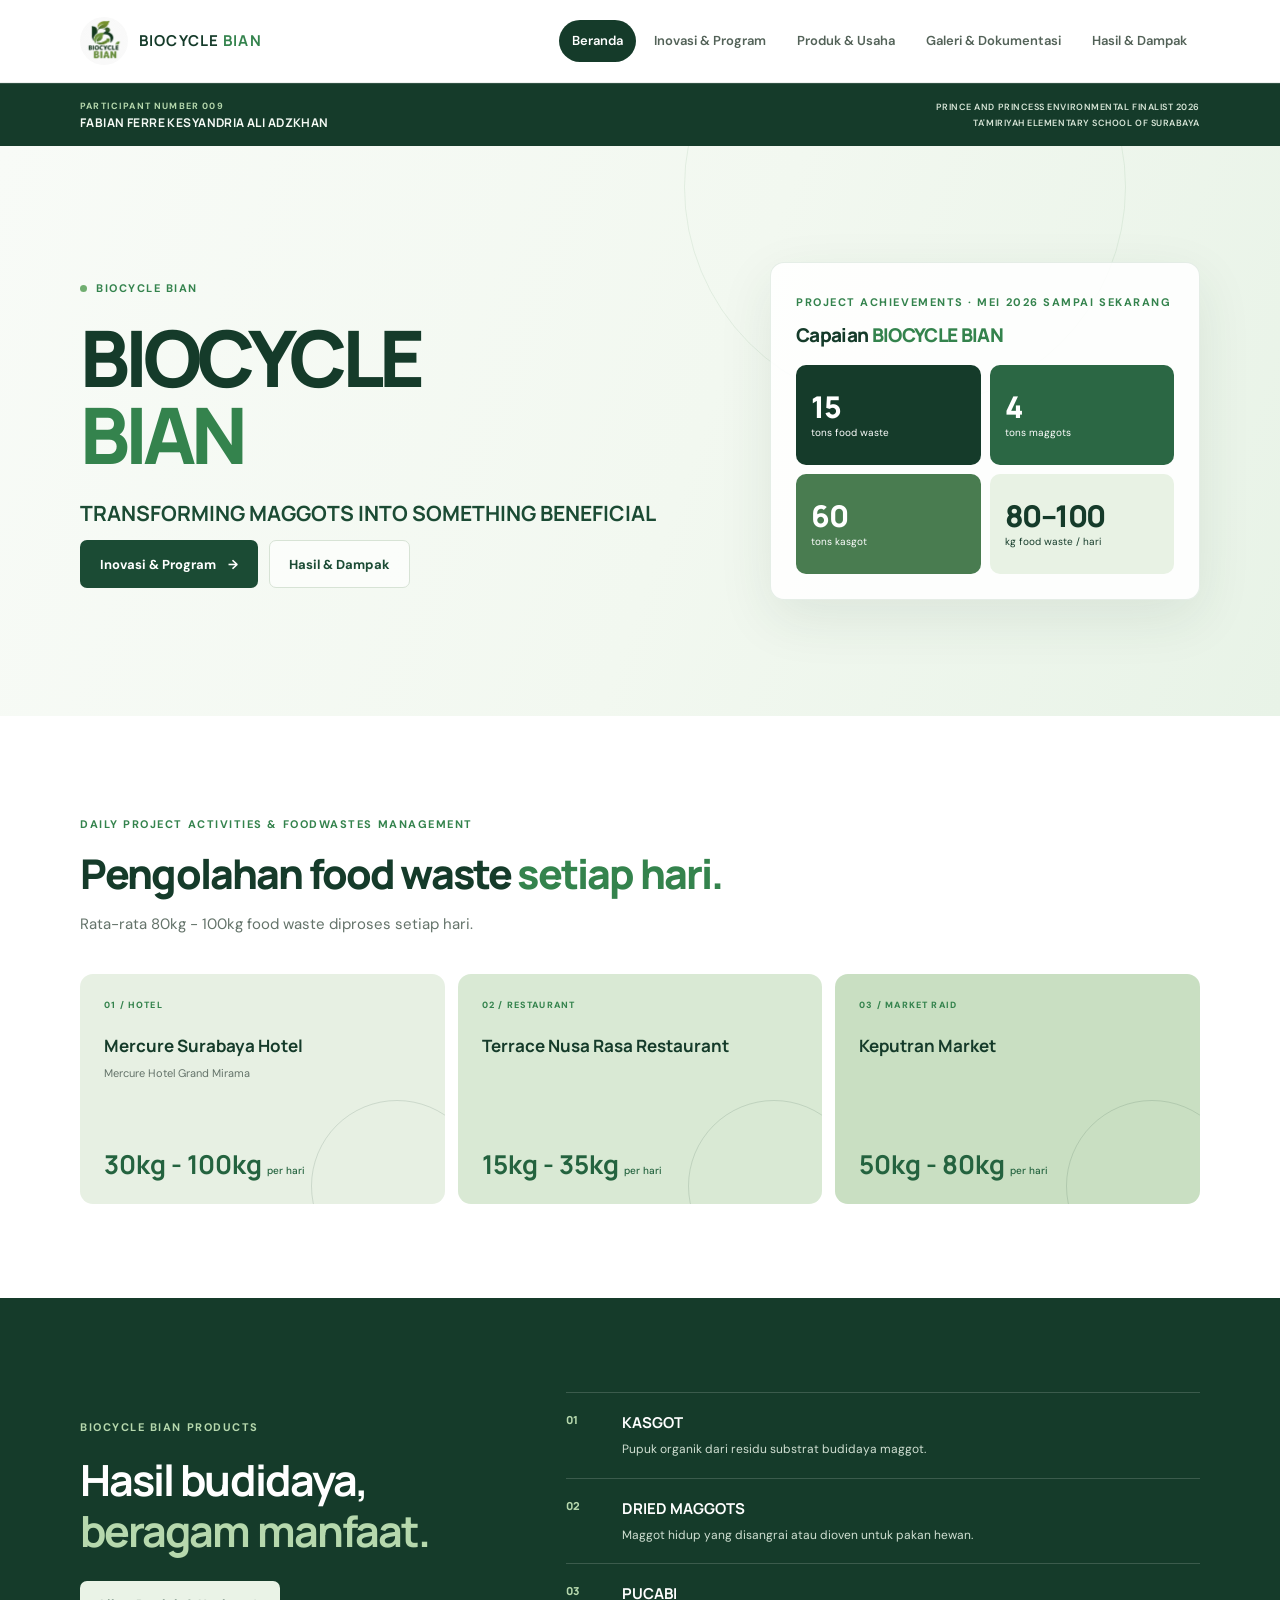
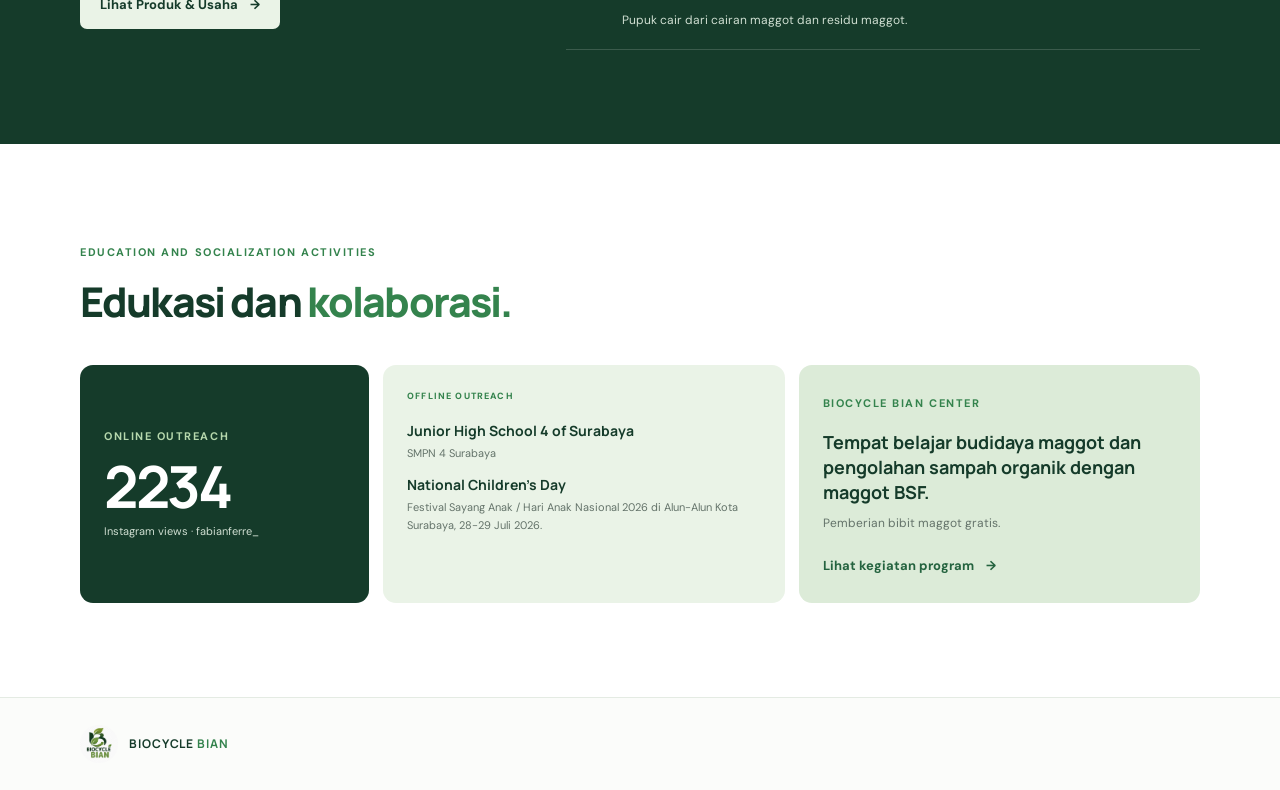
==== commit b627bf37: "Update angka capaian: 15 ton food waste, 4 ton maggot, 60 ton kasgot" ====
--- a/index.html
+++ b/index.html
@@ -54,9 +54,9 @@
             <h2>Capaian <span>BIOCYCLE BIAN</span></h2>
           </div>
           <div class="home-kpi-grid">
-            <article><strong>13.9</strong><span>tons food waste</span></article>
-            <article><strong>3.6</strong><span>tons maggots</span></article>
-            <article><strong>50</strong><span>kg kasgot</span></article>
+            <article><strong>15</strong><span>tons food waste</span></article>
+            <article><strong>4</strong><span>tons maggots</span></article>
+            <article><strong>60</strong><span>tons kasgot</span></article>
             <article><strong>80–100</strong><span>kg food waste / hari</span></article>
           </div>
         </div>
--- a/style.css
+++ b/style.css
@@ -315,8 +315,8 @@
 .source-market { background: #c9dfc2; }
 .source-card > span { color: var(--green-700); font-size: 9px; font-weight: 800; letter-spacing: .13em; }
 .source-card h3 { margin: 19px 0 4px; color: var(--green-950); font-family: 'Manrope', sans-serif; font-size: 17px; }
-.source-card p { margin: 0 0 auto; color: var(--muted); font-size: 11px; }
-.source-card strong { margin-top: 18px; color: var(--green-800); font-family: 'Manrope', sans-serif; font-size: clamp(20px, 2.5vw, 26px); line-height: 1.15; }
+.source-card p { margin: 0; color: var(--muted); font-size: 11px; }
+.source-card strong { margin-top: auto; padding-top: 18px; color: var(--green-800); font-family: 'Manrope', sans-serif; font-size: clamp(20px, 2.5vw, 26px); line-height: 1.15; }
 .source-card strong small { font-family: 'DM Sans', sans-serif; font-size: 10px; font-weight: 500; }
 .outreach-grid { display: grid; grid-template-columns: .72fr 1fr 1fr; gap: 14px; align-items: stretch; }
 .outreach-feature, .outreach-detail, .center-feature { padding: 24px; border-radius: 13px; }
